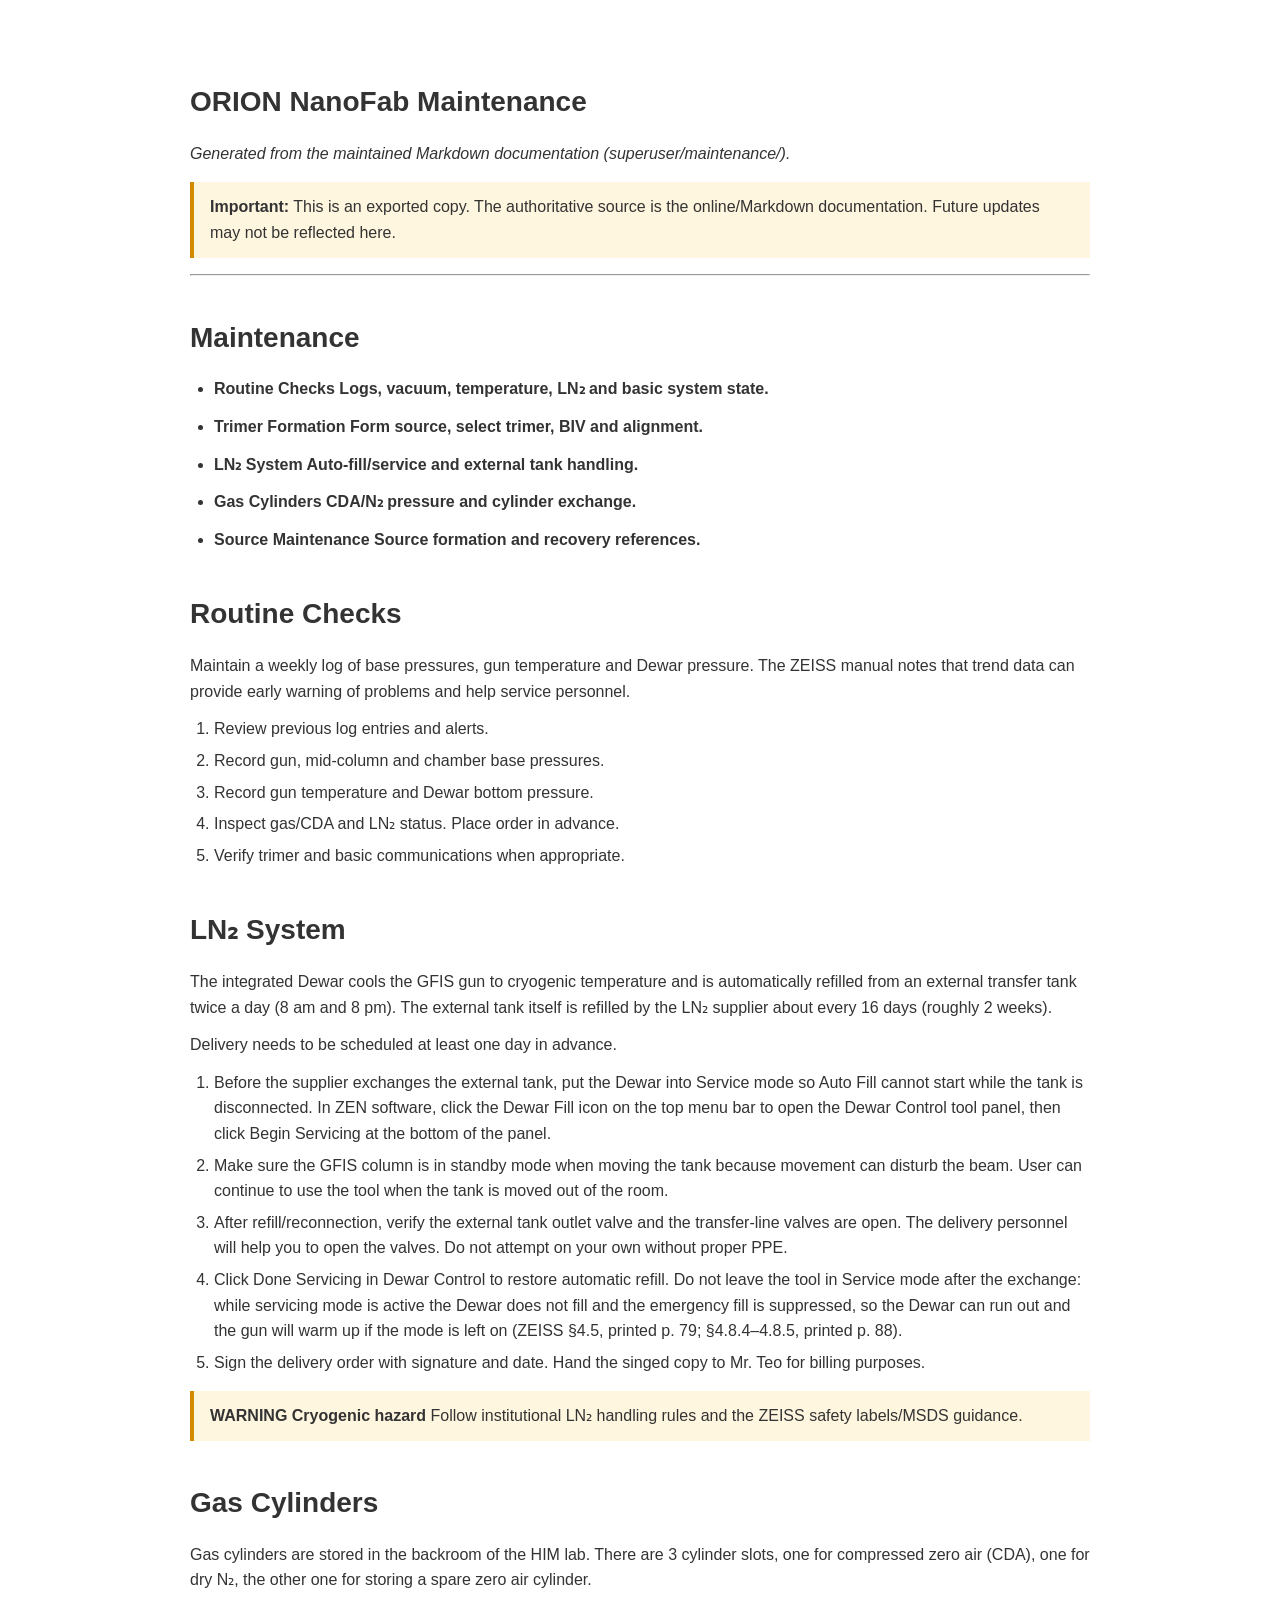
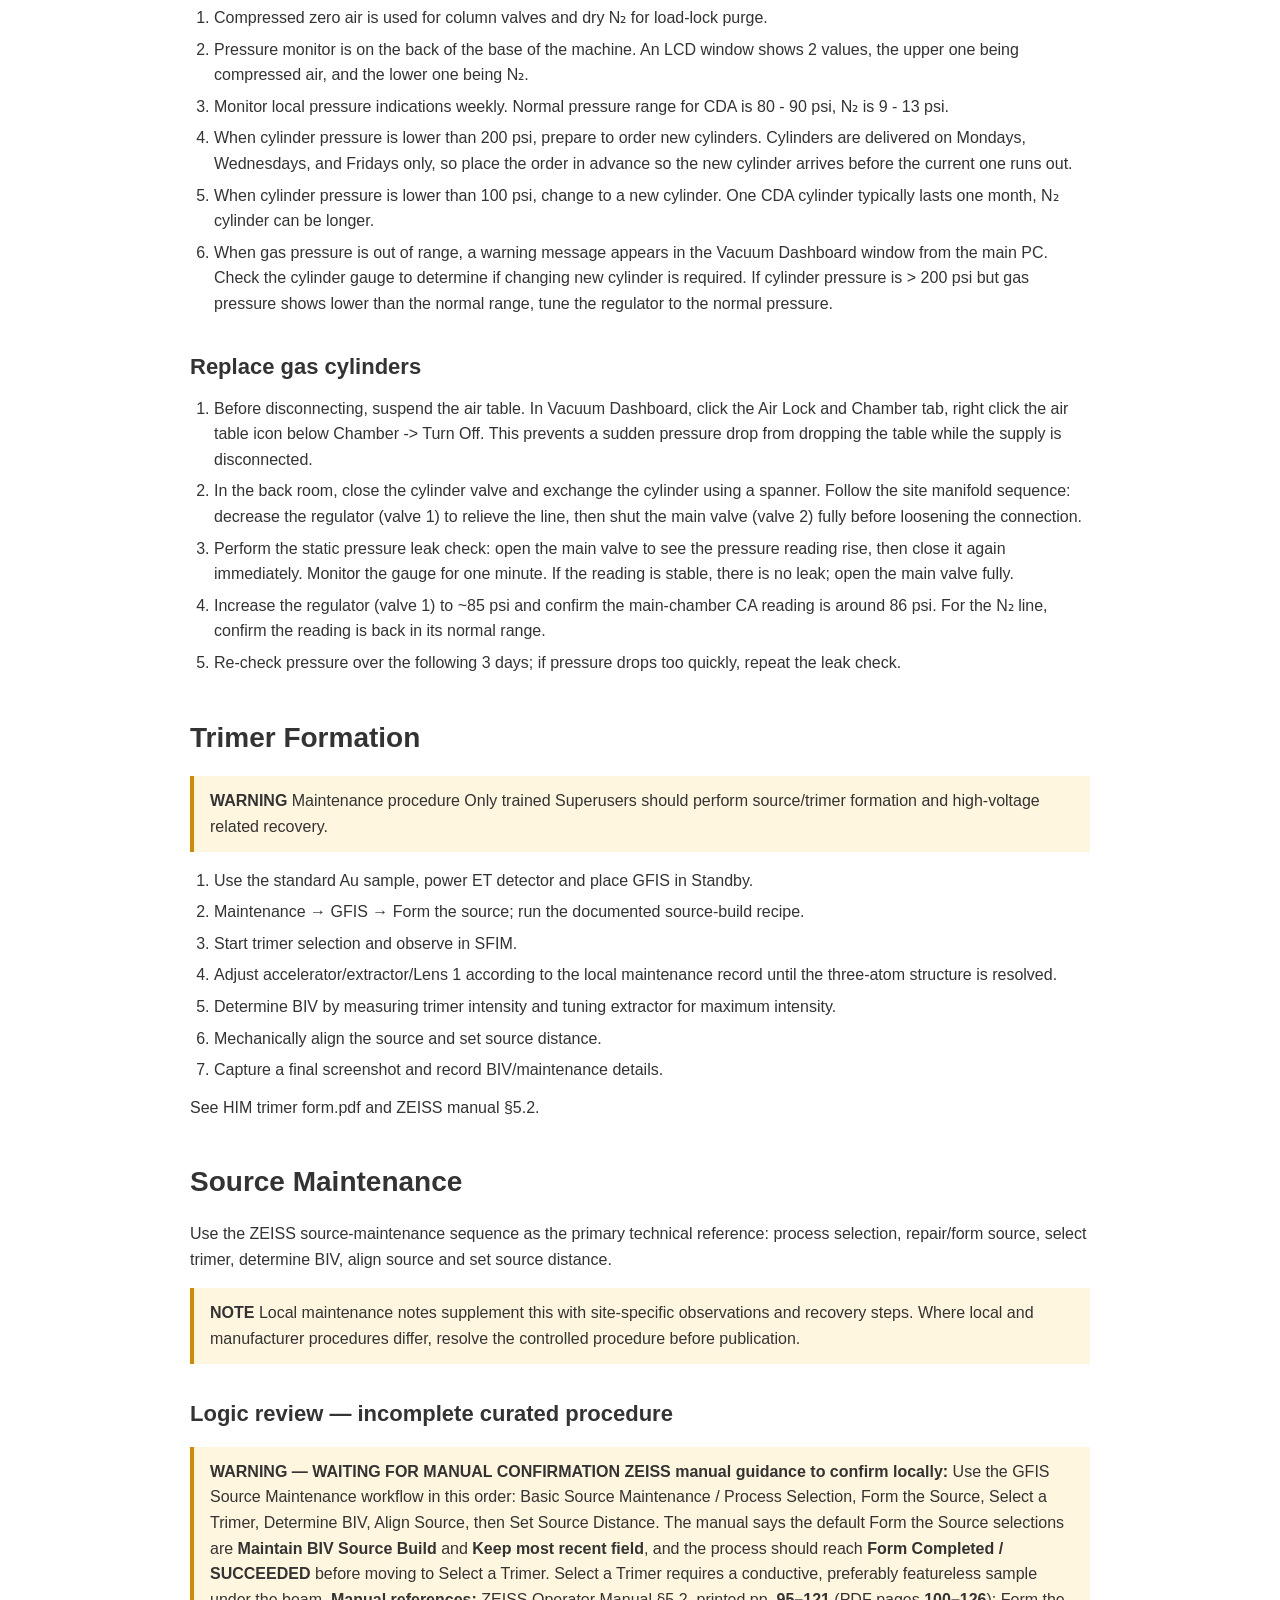
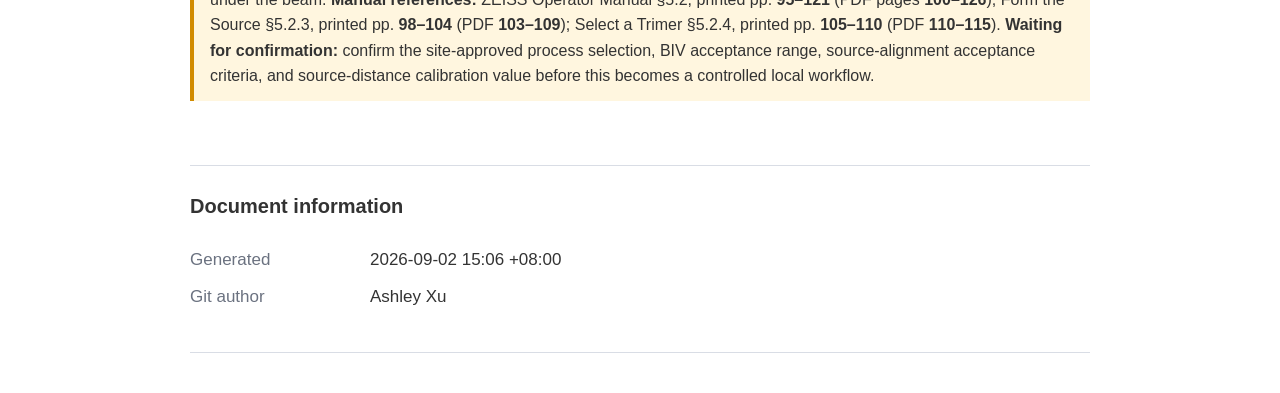
==== exports/maintenance.html @ 42a22233 "revise user-guide" ====
<!DOCTYPE html>
<html lang="en">
<head>
    <meta charset="UTF-8">
    <meta name="viewport" content="width=device-width, initial-scale=1.0">
    <title>ORION NanoFab Maintenance</title>
    <style>
        body {
            font-family: -apple-system, BlinkMacSystemFont, 'Segoe UI', Roboto, sans-serif;
            line-height: 1.6;
            max-width: 900px;
            margin: 0 auto;
            padding: 40px 20px;
            color: #333;
        }
        h1 { font-size: 28px; margin-top: 40px; margin-bottom: 16px; page-break-after: avoid; }
        h2 { font-size: 22px; margin-top: 32px; margin-bottom: 12px; page-break-after: avoid; }
        h3 { font-size: 18px; margin-top: 24px; margin-bottom: 8px; page-break-after: avoid; }
        p { margin: 12px 0; }
        ul, ol { margin: 12px 0; padding-left: 24px; }
        li { margin: 6px 0; }
        code { background: #f5f5f5; padding: 2px 6px; font-family: 'Courier New', monospace; }
        blockquote.warning {
            background: #fff6df;
            border-left: 4px solid #d18b00;
            padding: 12px 16px;
            margin: 16px 0;
            page-break-inside: avoid;
        }
        figure {
            max-width: 100%;
            text-align: center;
            margin: 20px 0;
            page-break-inside: avoid;
        }
        figure img {
            max-width: 100%;
            height: auto;
        }
        figcaption {
            font-size: 12px;
            color: #666;
            margin-top: 8px;
            font-style: italic;
        }
        .page-break {
            page-break-after: always;
        }

        .document-information {
            margin-top: 64px;
            padding: 24px 0 32px;
            border-top: 1px solid #d9dde5;
            border-bottom: 1px solid #d9dde5;
            page-break-inside: avoid;
            }

        .document-information h2 {
            font-size: 20px;
            margin: 0 0 24px;
        }

        .doc-info-row {
            display: grid;
            grid-template-columns: 180px 1fr;
            margin: 10px 0;
            font-size: 17px;
        }

        .doc-info-label {
            color: #6b7280;
        }
        /* Print styles */
        @media print {
            body { padding: 0; }
            h1, h2, h3 { page-break-after: avoid; }
            figure { page-break-inside: avoid; }
            blockquote { page-break-inside: avoid; }
            ul, ol { page-break-inside: avoid; }
        }
    </style>
</head>

<body>
    <h1>ORION NanoFab Maintenance</h1>
    <p><em>Generated from the maintained Markdown documentation (superuser/maintenance/).</em></p>
    <blockquote class="warning">
        <strong>Important:</strong> This is an exported copy. The authoritative source is the online/Markdown documentation.
        Future updates may not be reflected here.
    </blockquote>
    <hr>
    <h1>Maintenance</h1>
<ul>
<li><strong>Routine Checks Logs, vacuum, temperature, LN₂ and basic system state.</strong></li>
</ul>
<ul>
<li><strong>Trimer Formation Form source, select trimer, BIV and alignment.</strong></li>
</ul>
<ul>
<li><strong>LN₂ System Auto-fill/service and external tank handling.</strong></li>
</ul>
<ul>
<li><strong>Gas Cylinders CDA/N₂ pressure and cylinder exchange.</strong></li>
</ul>
<ul>
<li><strong>Source Maintenance Source formation and recovery references.</strong></li>
</ul>
<div class="page-break"></div>
<h1>Routine Checks</h1>
<p>Maintain a weekly log of base pressures, gun temperature and Dewar pressure. The ZEISS manual notes that trend data can provide early warning of problems and help service personnel.</p>
<ol>
<li>Review previous log entries and alerts.</li>
<li>Record gun, mid-column and chamber base pressures.</li>
<li>Record gun temperature and Dewar bottom pressure.</li>
<li>Inspect gas/CDA and LN₂ status. Place order in advance.</li>
<li>Verify trimer and basic communications when appropriate.</li>
</ol>
<div class="page-break"></div>
<h1>LN₂ System</h1>
<p>The integrated Dewar cools the GFIS gun to cryogenic temperature and is automatically refilled from an external transfer tank twice a day (8 am and 8 pm). The external tank itself is refilled by the LN₂ supplier about every 16 days (roughly 2 weeks).</p>
<p>Delivery needs to be scheduled at least one day in advance.</p>
<ol>
<li>Before the supplier exchanges the external tank, put the Dewar into Service mode so Auto Fill cannot start while the tank is disconnected. In ZEN software, click the Dewar Fill icon on the top menu bar to open the Dewar Control tool panel, then click Begin Servicing at the bottom of the panel.</li>
<li>Make sure the GFIS column is in standby mode when moving the tank because movement can disturb the beam. User can continue to use the tool when the tank is moved out of the room.</li>
<li>After refill/reconnection, verify the external tank outlet valve and the transfer-line valves are open. The delivery personnel will help you to open the valves. Do not attempt on your own without proper PPE.</li>
<li>Click Done Servicing in Dewar Control to restore automatic refill. Do not leave the tool in Service mode after the exchange: while servicing mode is active the Dewar does not fill and the emergency fill is suppressed, so the Dewar can run out and the gun will warm up if the mode is left on (ZEISS §4.5, printed p. 79; §4.8.4–4.8.5, printed p. 88).</li>
<li>Sign the delivery order with signature and date. Hand the singed copy to Mr. Teo for billing purposes.</li>
</ol>
<blockquote class="warning"><strong>WARNING</strong> <strong>Cryogenic hazard</strong> Follow institutional LN₂ handling rules and the ZEISS safety labels/MSDS guidance.</blockquote>
<div class="page-break"></div>
<h1>Gas Cylinders</h1>
<p>Gas cylinders are stored in the backroom of the HIM lab. There are 3 cylinder slots, one for compressed zero air (CDA), one for dry N₂, the other one for storing a spare zero air cylinder.</p>
<ol>
<li>Compressed zero air is used for column valves and dry N₂ for load-lock purge.</li>
<li>Pressure monitor is on the back of the base of the machine. An LCD window shows 2 values, the upper one being compressed air, and the lower one being N₂.</li>
<li>Monitor local pressure indications weekly. Normal pressure range for CDA is 80 - 90 psi, N₂ is 9 - 13 psi.</li>
<li>When cylinder pressure is lower than 200 psi, prepare to order new cylinders. Cylinders are delivered on Mondays, Wednesdays, and Fridays only, so place the order in advance so the new cylinder arrives before the current one runs out.</li>
<li>When cylinder pressure is lower than 100 psi, change to a new cylinder. One CDA cylinder typically lasts one month, N₂ cylinder can be longer.</li>
<li>When gas pressure is out of range, a warning message appears in the Vacuum Dashboard window from the main PC. Check the cylinder gauge to determine if changing new cylinder is required. If cylinder pressure is &gt; 200 psi but gas pressure shows lower than the normal range, tune the regulator to the normal pressure.</li>
</ol>
<h2>Replace gas cylinders</h2>
<ol>
<li>Before disconnecting, suspend the air table. In Vacuum Dashboard, click the Air Lock and Chamber tab, right click the air table icon below Chamber -&gt; Turn Off. This prevents a sudden pressure drop from dropping the table while the supply is disconnected.</li>
<li>In the back room, close the cylinder valve and exchange the cylinder using a spanner. Follow the site manifold sequence: decrease the regulator (valve 1) to relieve the line, then shut the main valve (valve 2) fully before loosening the connection.</li>
<li>Perform the static pressure leak check: open the main valve to see the pressure reading rise, then close it again immediately. Monitor the gauge for one minute. If the reading is stable, there is no leak; open the main valve fully.</li>
<li>Increase the regulator (valve 1) to ~85 psi and confirm the main-chamber CA reading is around 86 psi. For the N₂ line, confirm the reading is back in its normal range.</li>
<li>Re-check pressure over the following 3 days; if pressure drops too quickly, repeat the leak check.</li>
</ol>
<div class="page-break"></div>
<h1>Trimer Formation</h1>
<blockquote class="warning"><strong>WARNING</strong> Maintenance procedure Only trained Superusers should perform source/trimer formation and high-voltage related recovery.</blockquote>
<ol>
<li>Use the standard Au sample, power ET detector and place GFIS in Standby.</li>
<li>Maintenance → GFIS → Form the source; run the documented source-build recipe.</li>
<li>Start trimer selection and observe in SFIM.</li>
<li>Adjust accelerator/extractor/Lens 1 according to the local maintenance record until the three-atom structure is resolved.</li>
<li>Determine BIV by measuring trimer intensity and tuning extractor for maximum intensity.</li>
<li>Mechanically align the source and set source distance.</li>
<li>Capture a final screenshot and record BIV/maintenance details.</li>
</ol>
<p>See HIM trimer form.pdf and ZEISS manual §5.2.</p>
<div class="page-break"></div>
<h1>Source Maintenance</h1>
<p>Use the ZEISS source-maintenance sequence as the primary technical reference: process selection, repair/form source, select trimer, determine BIV, align source and set source distance.</p>
<blockquote class="warning"><strong>NOTE</strong> Local maintenance notes supplement this with site-specific observations and recovery steps. Where local and manufacturer procedures differ, resolve the controlled procedure before publication.</blockquote>
<h2>Logic review — incomplete curated procedure</h2>
<blockquote class="warning"><strong>WARNING — WAITING FOR MANUAL CONFIRMATION</strong> <strong>ZEISS manual guidance to confirm locally:</strong> Use the GFIS Source Maintenance workflow in this order: Basic Source Maintenance / Process Selection, Form the Source, Select a Trimer, Determine BIV, Align Source, then Set Source Distance. The manual says the default Form the Source selections are <strong>Maintain BIV Source Build</strong> and <strong>Keep most recent field</strong>, and the process should reach <strong>Form Completed / SUCCEEDED</strong> before moving to Select a Trimer. Select a Trimer requires a conductive, preferably featureless sample under the beam. <strong>Manual references:</strong> ZEISS Operator Manual §5.2, printed pp. <strong>95–121</strong> (PDF pages <strong>100–126</strong>); Form the Source §5.2.3, printed pp. <strong>98–104</strong> (PDF <strong>103–109</strong>); Select a Trimer §5.2.4, printed pp. <strong>105–110</strong> (PDF <strong>110–115</strong>). <strong>Waiting for confirmation:</strong> confirm the site-approved process selection, BIV acceptance range, source-alignment acceptance criteria, and source-distance calibration value before this becomes a controlled local workflow.</blockquote>


    <section class="document-information">
        <h2>Document information</h2>

        <div class="doc-info-row">
            <div class="doc-info-label">Generated</div>
            <div>2026-09-02 15:06 +08:00</div>
        </div>

        <div class="doc-info-row">
            <div class="doc-info-label">Git author</div>
            <div>Ashley Xu</div>
        </div>
    </section>
    

</body>
</html>
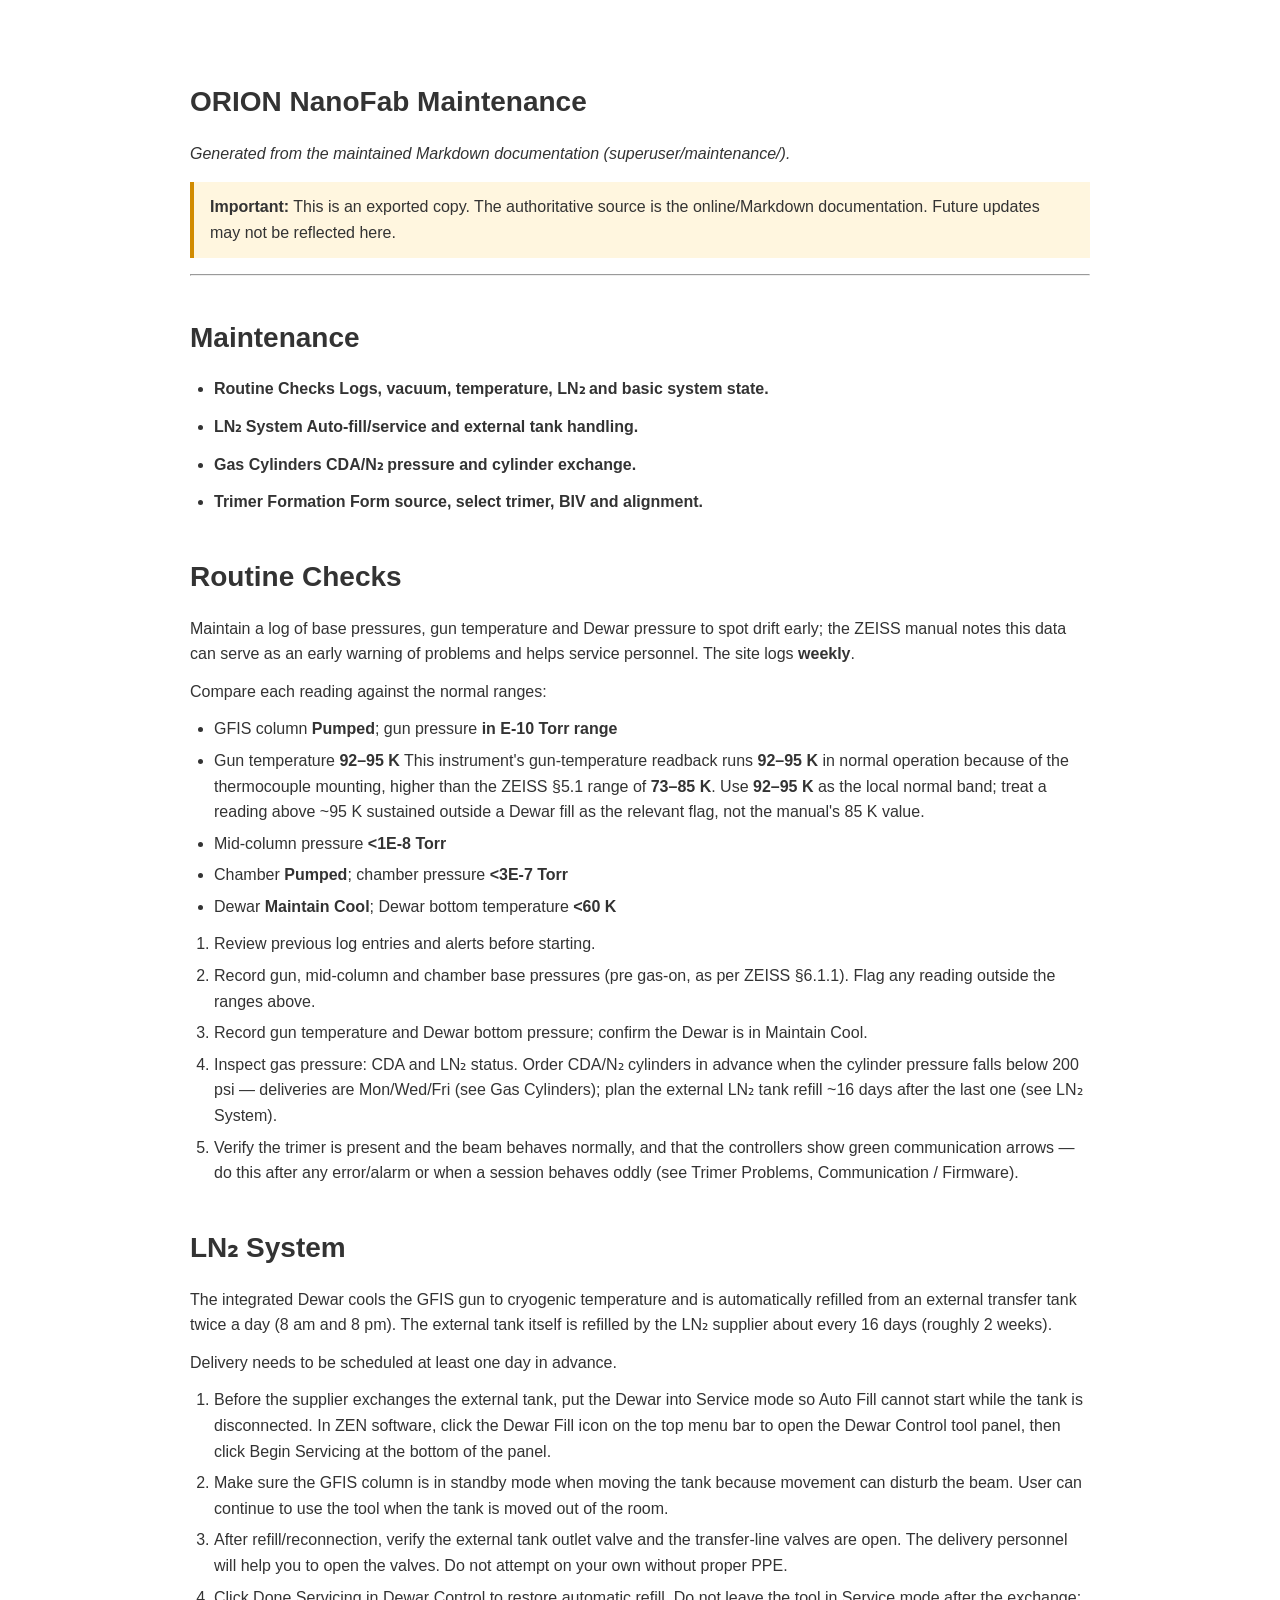
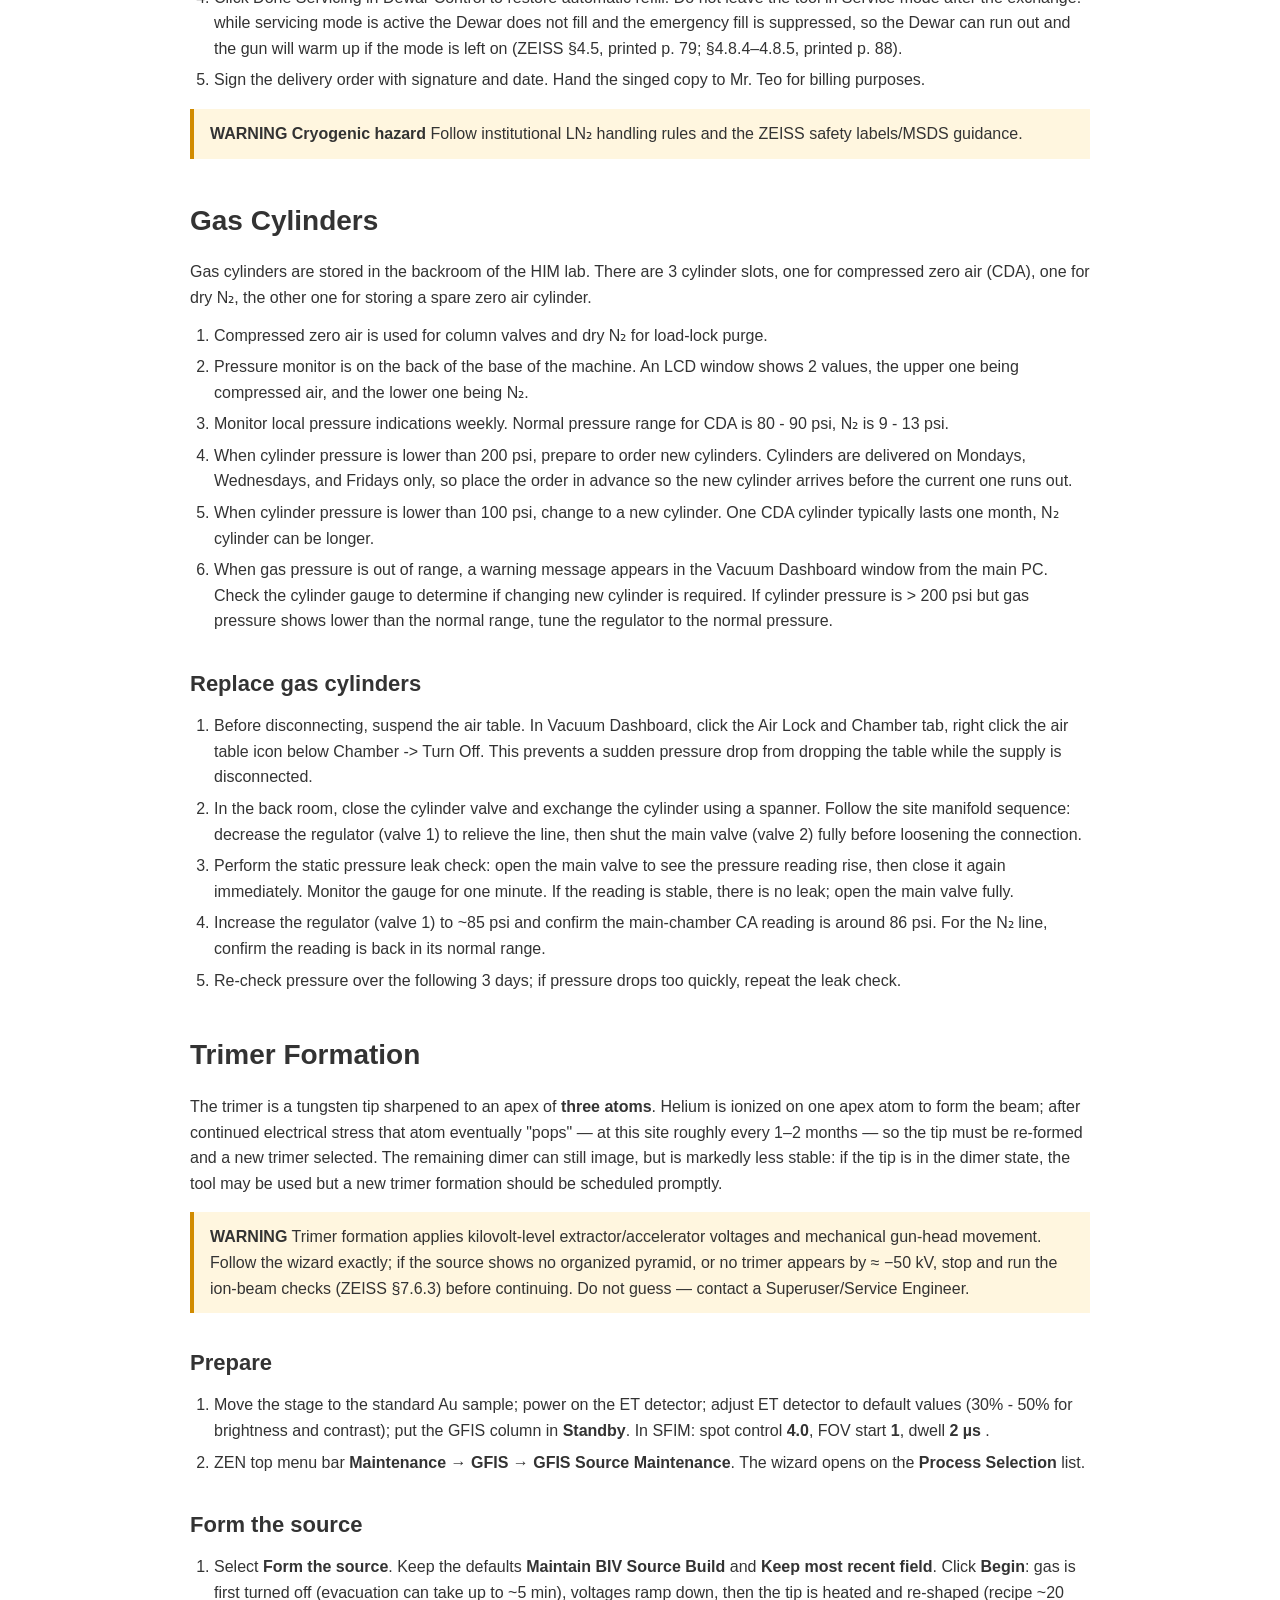
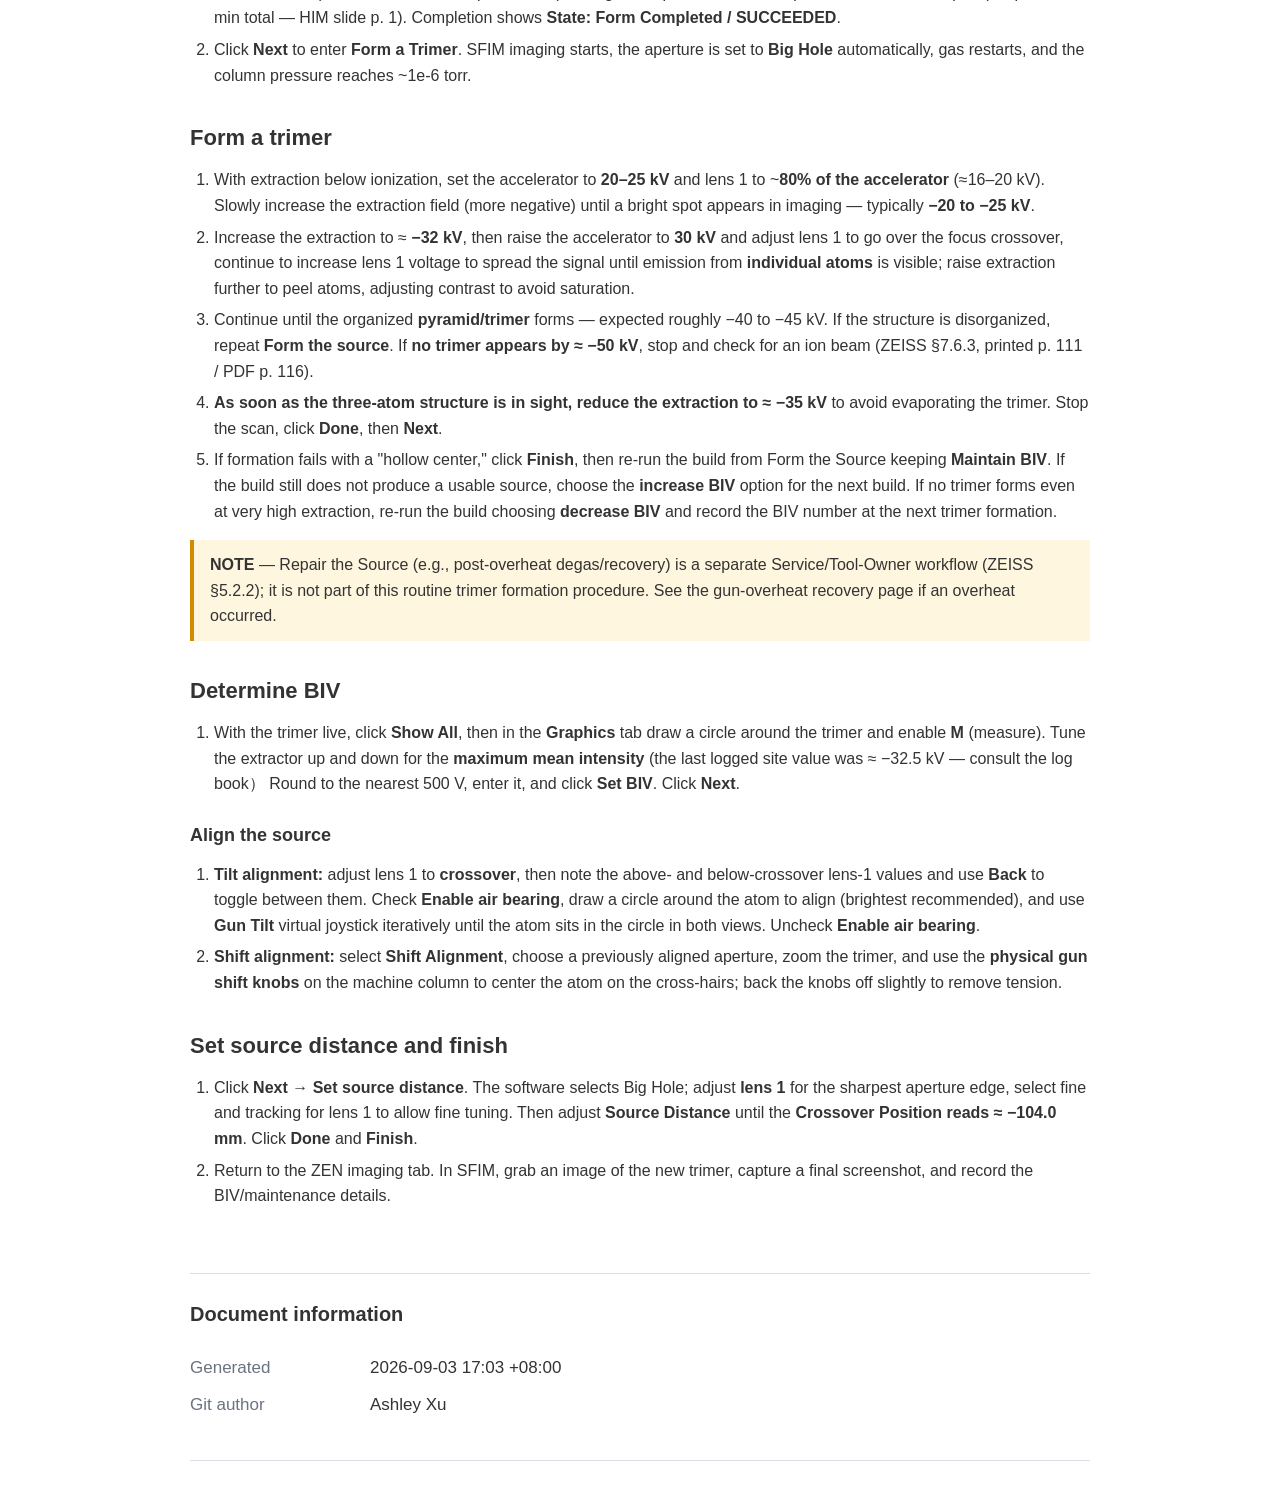
==== commit 3d099fd8: "superuser maintenance docs revised" ====
--- a/exports/maintenance.html
+++ b/exports/maintenance.html
@@ -94,26 +94,31 @@
 <li><strong>Routine Checks Logs, vacuum, temperature, LN₂ and basic system state.</strong></li>
 </ul>
 <ul>
+<li><strong>LN₂ System Auto-fill/service and external tank handling.</strong></li>
+</ul>
+<ul>
+<li><strong>Gas Cylinders CDA/N₂ pressure and cylinder exchange.</strong></li>
+</ul>
+<ul>
 <li><strong>Trimer Formation Form source, select trimer, BIV and alignment.</strong></li>
 </ul>
-<ul>
-<li><strong>LN₂ System Auto-fill/service and external tank handling.</strong></li>
-</ul>
-<ul>
-<li><strong>Gas Cylinders CDA/N₂ pressure and cylinder exchange.</strong></li>
-</ul>
-<ul>
-<li><strong>Source Maintenance Source formation and recovery references.</strong></li>
-</ul>
 <div class="page-break"></div>
 <h1>Routine Checks</h1>
-<p>Maintain a weekly log of base pressures, gun temperature and Dewar pressure. The ZEISS manual notes that trend data can provide early warning of problems and help service personnel.</p>
-<ol>
-<li>Review previous log entries and alerts.</li>
-<li>Record gun, mid-column and chamber base pressures.</li>
-<li>Record gun temperature and Dewar bottom pressure.</li>
-<li>Inspect gas/CDA and LN₂ status. Place order in advance.</li>
-<li>Verify trimer and basic communications when appropriate.</li>
+<p>Maintain a log of base pressures, gun temperature and Dewar pressure to spot drift early; the ZEISS manual notes this data can serve as an early warning of problems and helps service personnel. The site logs <strong>weekly</strong>.</p>
+<p>Compare each reading against the normal ranges:</p>
+<ul>
+<li>GFIS column <strong>Pumped</strong>; gun pressure <strong>in E-10 Torr range</strong></li>
+<li>Gun temperature <strong>92–95 K</strong> This instrument&#x27;s gun-temperature readback runs <strong>92–95 K</strong> in normal operation because of the thermocouple mounting, higher than the ZEISS §5.1 range of <strong>73–85 K</strong>. Use <strong>92–95 K</strong> as the local normal band; treat a reading above ~95 K sustained outside a Dewar fill as the relevant flag, not the manual&#x27;s 85 K value.</li>
+<li>Mid-column pressure <strong>&lt;1E-8 Torr</strong></li>
+<li>Chamber <strong>Pumped</strong>; chamber pressure <strong>&lt;3E-7 Torr</strong></li>
+<li>Dewar <strong>Maintain Cool</strong>; Dewar bottom temperature <strong>&lt;60 K</strong></li>
+</ul>
+<ol>
+<li>Review previous log entries and alerts before starting.</li>
+<li>Record gun, mid-column and chamber base pressures (pre gas-on, as per ZEISS §6.1.1). Flag any reading outside the ranges above.</li>
+<li>Record gun temperature and Dewar bottom pressure; confirm the Dewar is in Maintain Cool.</li>
+<li>Inspect gas pressure: CDA and LN₂ status. Order CDA/N₂ cylinders in advance when the cylinder pressure falls below 200 psi — deliveries are Mon/Wed/Fri (see Gas Cylinders); plan the external LN₂ tank refill ~16 days after the last one (see LN₂ System).</li>
+<li>Verify the trimer is present and the beam behaves normally, and that the controllers show green communication arrows — do this after any error/alarm or when a session behaves oddly (see Trimer Problems, Communication / Firmware).</li>
 </ol>
 <div class="page-break"></div>
 <h1>LN₂ System</h1>
@@ -148,23 +153,41 @@
 </ol>
 <div class="page-break"></div>
 <h1>Trimer Formation</h1>
-<blockquote class="warning"><strong>WARNING</strong> Maintenance procedure Only trained Superusers should perform source/trimer formation and high-voltage related recovery.</blockquote>
-<ol>
-<li>Use the standard Au sample, power ET detector and place GFIS in Standby.</li>
-<li>Maintenance → GFIS → Form the source; run the documented source-build recipe.</li>
-<li>Start trimer selection and observe in SFIM.</li>
-<li>Adjust accelerator/extractor/Lens 1 according to the local maintenance record until the three-atom structure is resolved.</li>
-<li>Determine BIV by measuring trimer intensity and tuning extractor for maximum intensity.</li>
-<li>Mechanically align the source and set source distance.</li>
-<li>Capture a final screenshot and record BIV/maintenance details.</li>
-</ol>
-<p>See HIM trimer form.pdf and ZEISS manual §5.2.</p>
-<div class="page-break"></div>
-<h1>Source Maintenance</h1>
-<p>Use the ZEISS source-maintenance sequence as the primary technical reference: process selection, repair/form source, select trimer, determine BIV, align source and set source distance.</p>
-<blockquote class="warning"><strong>NOTE</strong> Local maintenance notes supplement this with site-specific observations and recovery steps. Where local and manufacturer procedures differ, resolve the controlled procedure before publication.</blockquote>
-<h2>Logic review — incomplete curated procedure</h2>
-<blockquote class="warning"><strong>WARNING — WAITING FOR MANUAL CONFIRMATION</strong> <strong>ZEISS manual guidance to confirm locally:</strong> Use the GFIS Source Maintenance workflow in this order: Basic Source Maintenance / Process Selection, Form the Source, Select a Trimer, Determine BIV, Align Source, then Set Source Distance. The manual says the default Form the Source selections are <strong>Maintain BIV Source Build</strong> and <strong>Keep most recent field</strong>, and the process should reach <strong>Form Completed / SUCCEEDED</strong> before moving to Select a Trimer. Select a Trimer requires a conductive, preferably featureless sample under the beam. <strong>Manual references:</strong> ZEISS Operator Manual §5.2, printed pp. <strong>95–121</strong> (PDF pages <strong>100–126</strong>); Form the Source §5.2.3, printed pp. <strong>98–104</strong> (PDF <strong>103–109</strong>); Select a Trimer §5.2.4, printed pp. <strong>105–110</strong> (PDF <strong>110–115</strong>). <strong>Waiting for confirmation:</strong> confirm the site-approved process selection, BIV acceptance range, source-alignment acceptance criteria, and source-distance calibration value before this becomes a controlled local workflow.</blockquote>
+<p>The trimer is a tungsten tip sharpened to an apex of <strong>three atoms</strong>. Helium is ionized on one apex atom to form the beam; after continued electrical stress that atom eventually &quot;pops&quot; — at this site roughly every 1–2 months — so the tip must be re-formed and a new trimer selected. The remaining dimer can still image, but is markedly less stable: if the tip is in the dimer state, the tool may be used but a new trimer formation should be scheduled promptly.</p>
+<blockquote class="warning"><strong>WARNING</strong> Trimer formation applies kilovolt-level extractor/accelerator voltages and mechanical gun-head movement. Follow the wizard exactly; if the source shows no organized pyramid, or no trimer appears by ≈ −50 kV, stop and run the ion-beam checks (ZEISS §7.6.3) before continuing. Do not guess — contact a Superuser/Service Engineer.</blockquote>
+<h2>Prepare</h2>
+<ol>
+<li>Move the stage to the standard Au sample; power on the ET detector; adjust ET detector to default values (30% - 50% for brightness and contrast); put the GFIS column in <strong>Standby</strong>. In SFIM: spot control <strong>4.0</strong>, FOV start <strong>1</strong>, dwell <strong>2 µs</strong> .</li>
+<li>ZEN top menu bar <strong>Maintenance → GFIS → GFIS Source Maintenance</strong>. The wizard opens on the <strong>Process Selection</strong> list.</li>
+</ol>
+<h2>Form the source</h2>
+<ol>
+<li>Select <strong>Form the source</strong>. Keep the defaults <strong>Maintain BIV Source Build</strong> and <strong>Keep most recent field</strong>. Click <strong>Begin</strong>: gas is first turned off (evacuation can take up to ~5 min), voltages ramp down, then the tip is heated and re-shaped (recipe ~20 min total — HIM slide p. 1). Completion shows <strong>State: Form Completed / SUCCEEDED</strong>.</li>
+<li>Click <strong>Next</strong> to enter <strong>Form a Trimer</strong>. SFIM imaging starts, the aperture is set to <strong>Big Hole</strong> automatically, gas restarts, and the column pressure reaches ~1e-6 torr.</li>
+</ol>
+<h2>Form a trimer</h2>
+<ol>
+<li>With extraction below ionization, set the accelerator to <strong>20–25 kV</strong> and lens 1 to ~<strong>80% of the accelerator</strong> (≈16–20 kV). Slowly increase the extraction field (more negative) until a bright spot appears in imaging — typically <strong>−20 to −25 kV</strong>.</li>
+<li>Increase the extraction to ≈ <strong>−32 kV</strong>, then raise the accelerator to <strong>30 kV</strong> and adjust lens 1 to go over the focus crossover, continue to increase lens 1 voltage to spread the signal until emission from <strong>individual atoms</strong> is visible; raise extraction further to peel atoms, adjusting contrast to avoid saturation.</li>
+<li>Continue until the organized <strong>pyramid/trimer</strong> forms — expected roughly −40 to −45 kV. If the structure is disorganized, repeat <strong>Form the source</strong>. If <strong>no trimer appears by ≈ −50 kV</strong>, stop and check for an ion beam (ZEISS §7.6.3, printed p. 111 / PDF p. 116).</li>
+<li><strong>As soon as the three-atom structure is in sight, reduce the extraction to ≈ −35 kV</strong> to avoid evaporating the trimer. Stop the scan, click <strong>Done</strong>, then <strong>Next</strong>.</li>
+<li>If formation fails with a &quot;hollow center,&quot; click <strong>Finish</strong>, then re-run the build from Form the Source keeping <strong>Maintain BIV</strong>. If the build still does not produce a usable source, choose the <strong>increase BIV</strong> option for the next build. If no trimer forms even at very high extraction, re-run the build choosing <strong>decrease BIV</strong> and record the BIV number at the next trimer formation.</li>
+</ol>
+<blockquote class="warning"><strong>NOTE</strong> — Repair the Source (e.g., post-overheat degas/recovery) is a separate Service/Tool-Owner workflow (ZEISS §5.2.2); it is not part of this routine trimer formation procedure. See the gun-overheat recovery page if an overheat occurred.</blockquote>
+<h2>Determine BIV</h2>
+<ol>
+<li>With the trimer live, click <strong>Show All</strong>, then in the <strong>Graphics</strong> tab draw a circle around the trimer and enable <strong>M</strong> (measure). Tune the extractor up and down for the <strong>maximum mean intensity</strong> (the last logged site value was ≈ −32.5 kV — consult the log book） Round to the nearest 500 V, enter it, and click <strong>Set BIV</strong>. Click <strong>Next</strong>.</li>
+</ol>
+<h3>Align the source</h3>
+<ol>
+<li><strong>Tilt alignment:</strong> adjust lens 1 to <strong>crossover</strong>, then note the above- and below-crossover lens-1 values and use <strong>Back</strong> to toggle between them. Check <strong>Enable air bearing</strong>, draw a circle around the atom to align (brightest recommended), and use <strong>Gun Tilt</strong> virtual joystick iteratively until the atom sits in the circle in both views. Uncheck <strong>Enable air bearing</strong>.</li>
+<li><strong>Shift alignment:</strong> select <strong>Shift Alignment</strong>, choose a previously aligned aperture, zoom the trimer, and use the <strong>physical gun shift knobs</strong> on the machine column to center the atom on the cross-hairs; back the knobs off slightly to remove tension.</li>
+</ol>
+<h2>Set source distance and finish</h2>
+<ol>
+<li>Click <strong>Next → Set source distance</strong>. The software selects Big Hole; adjust <strong>lens 1</strong> for the sharpest aperture edge, select fine and tracking for lens 1 to allow fine tuning. Then adjust <strong>Source Distance</strong> until the <strong>Crossover Position reads ≈ −104.0 mm</strong>. Click <strong>Done</strong> and <strong>Finish</strong>.</li>
+<li>Return to the ZEN imaging tab. In SFIM, grab an image of the new trimer, capture a final screenshot, and record the BIV/maintenance details.</li>
+</ol>
 
 
     <section class="document-information">
@@ -172,7 +195,7 @@
 
         <div class="doc-info-row">
             <div class="doc-info-label">Generated</div>
-            <div>2026-09-02 15:06 +08:00</div>
+            <div>2026-09-03 17:03 +08:00</div>
         </div>
 
         <div class="doc-info-row">
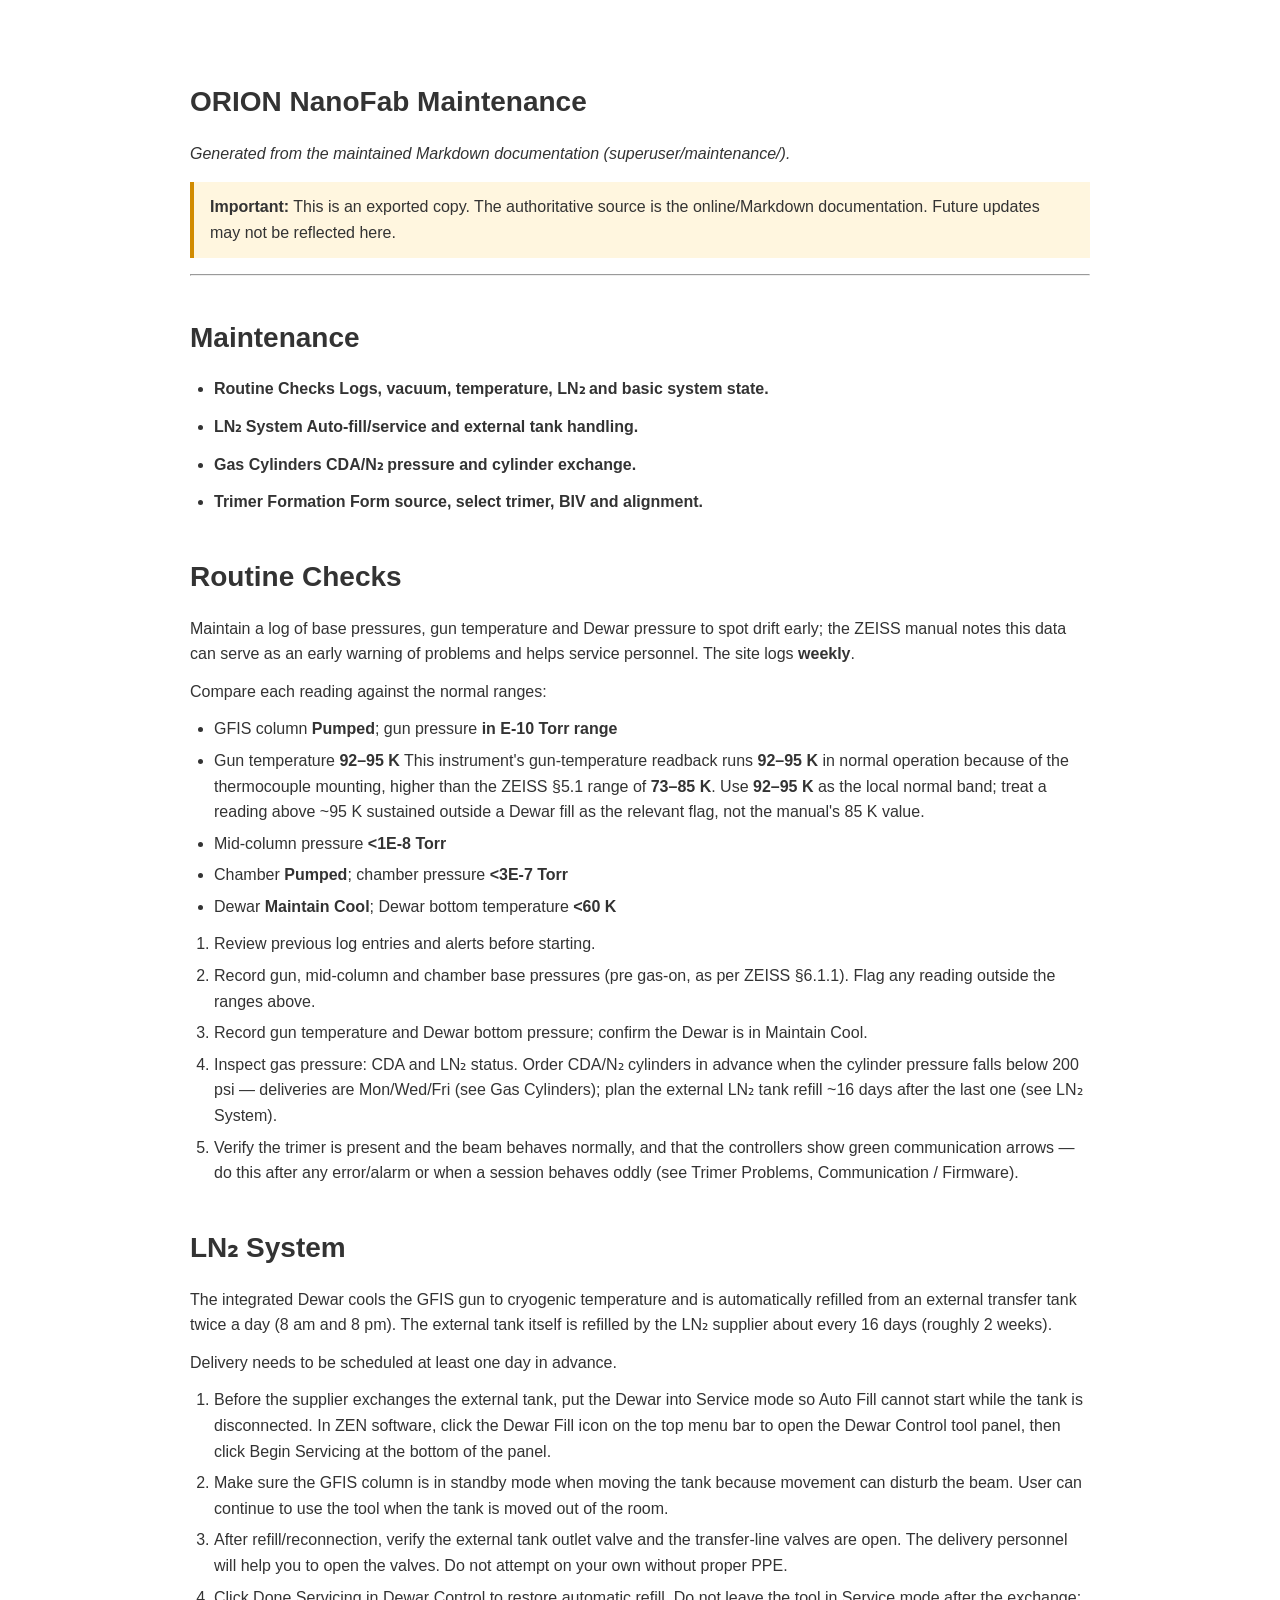
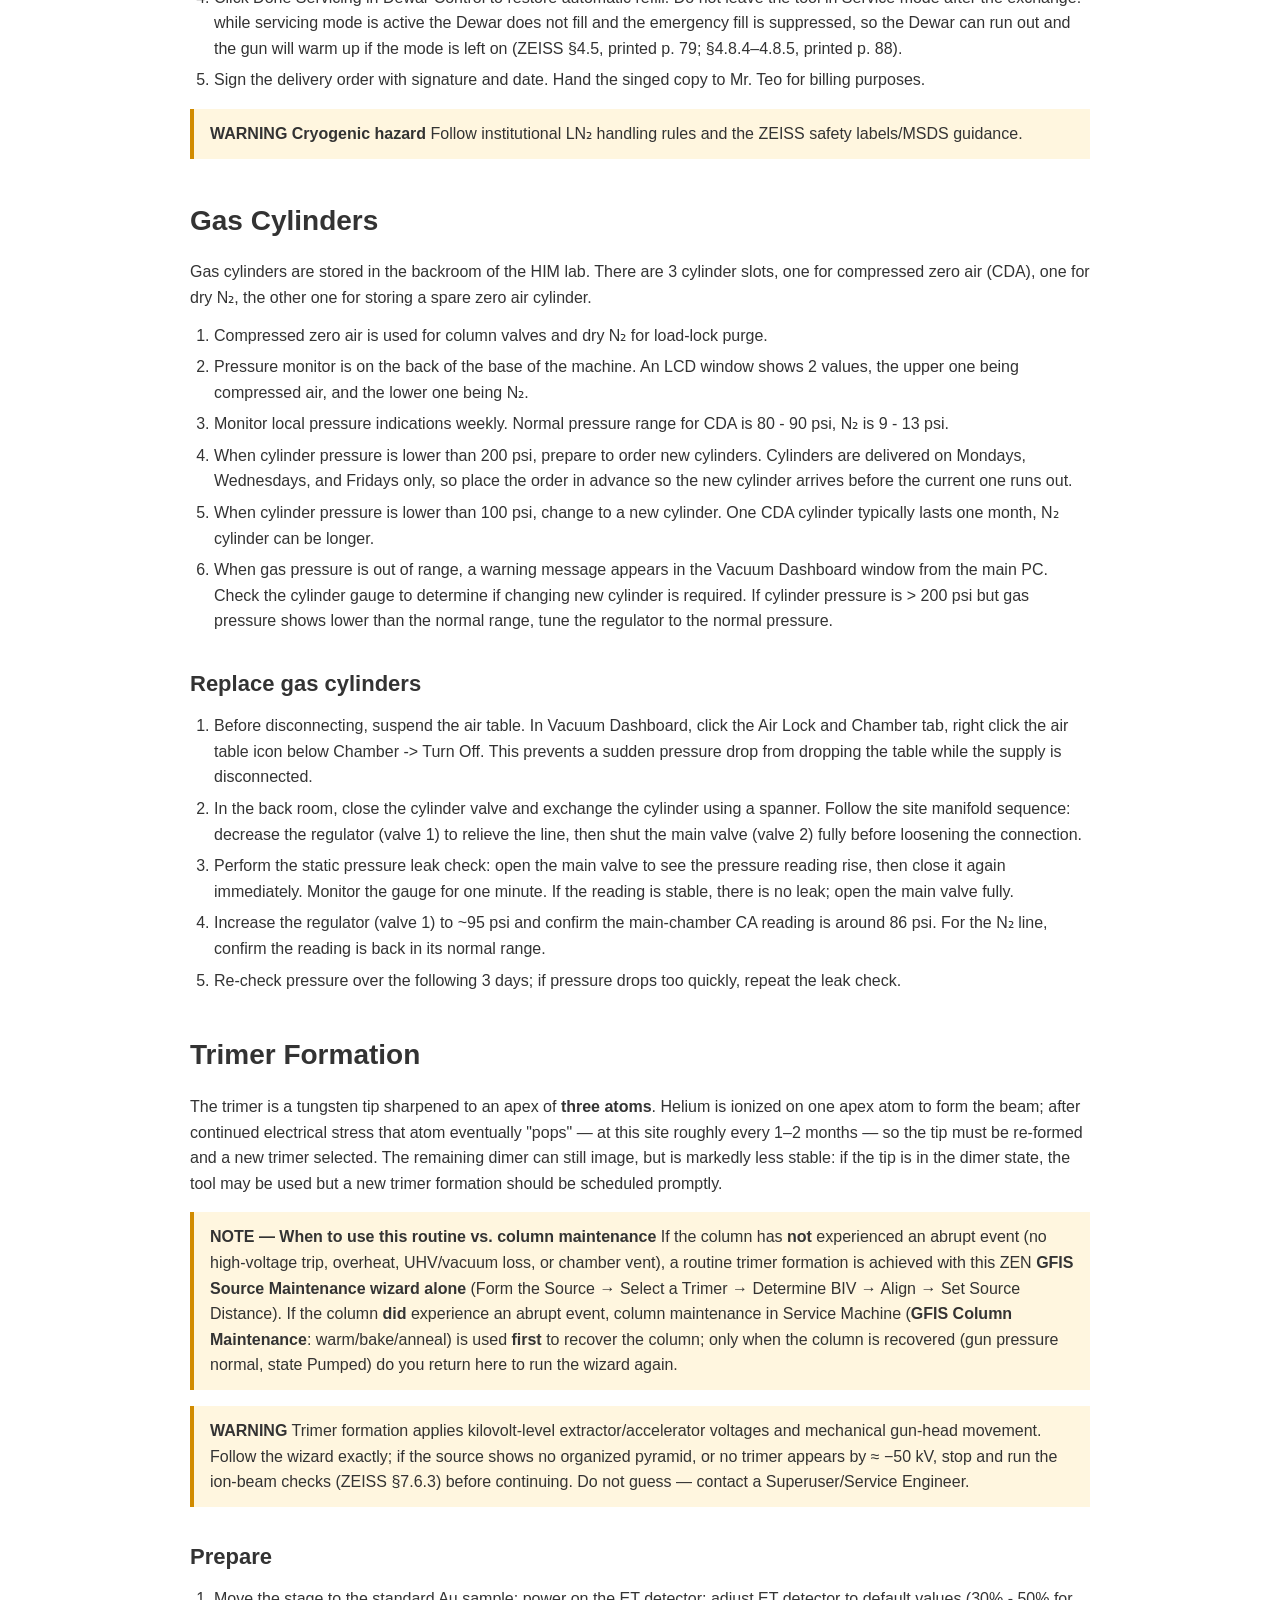
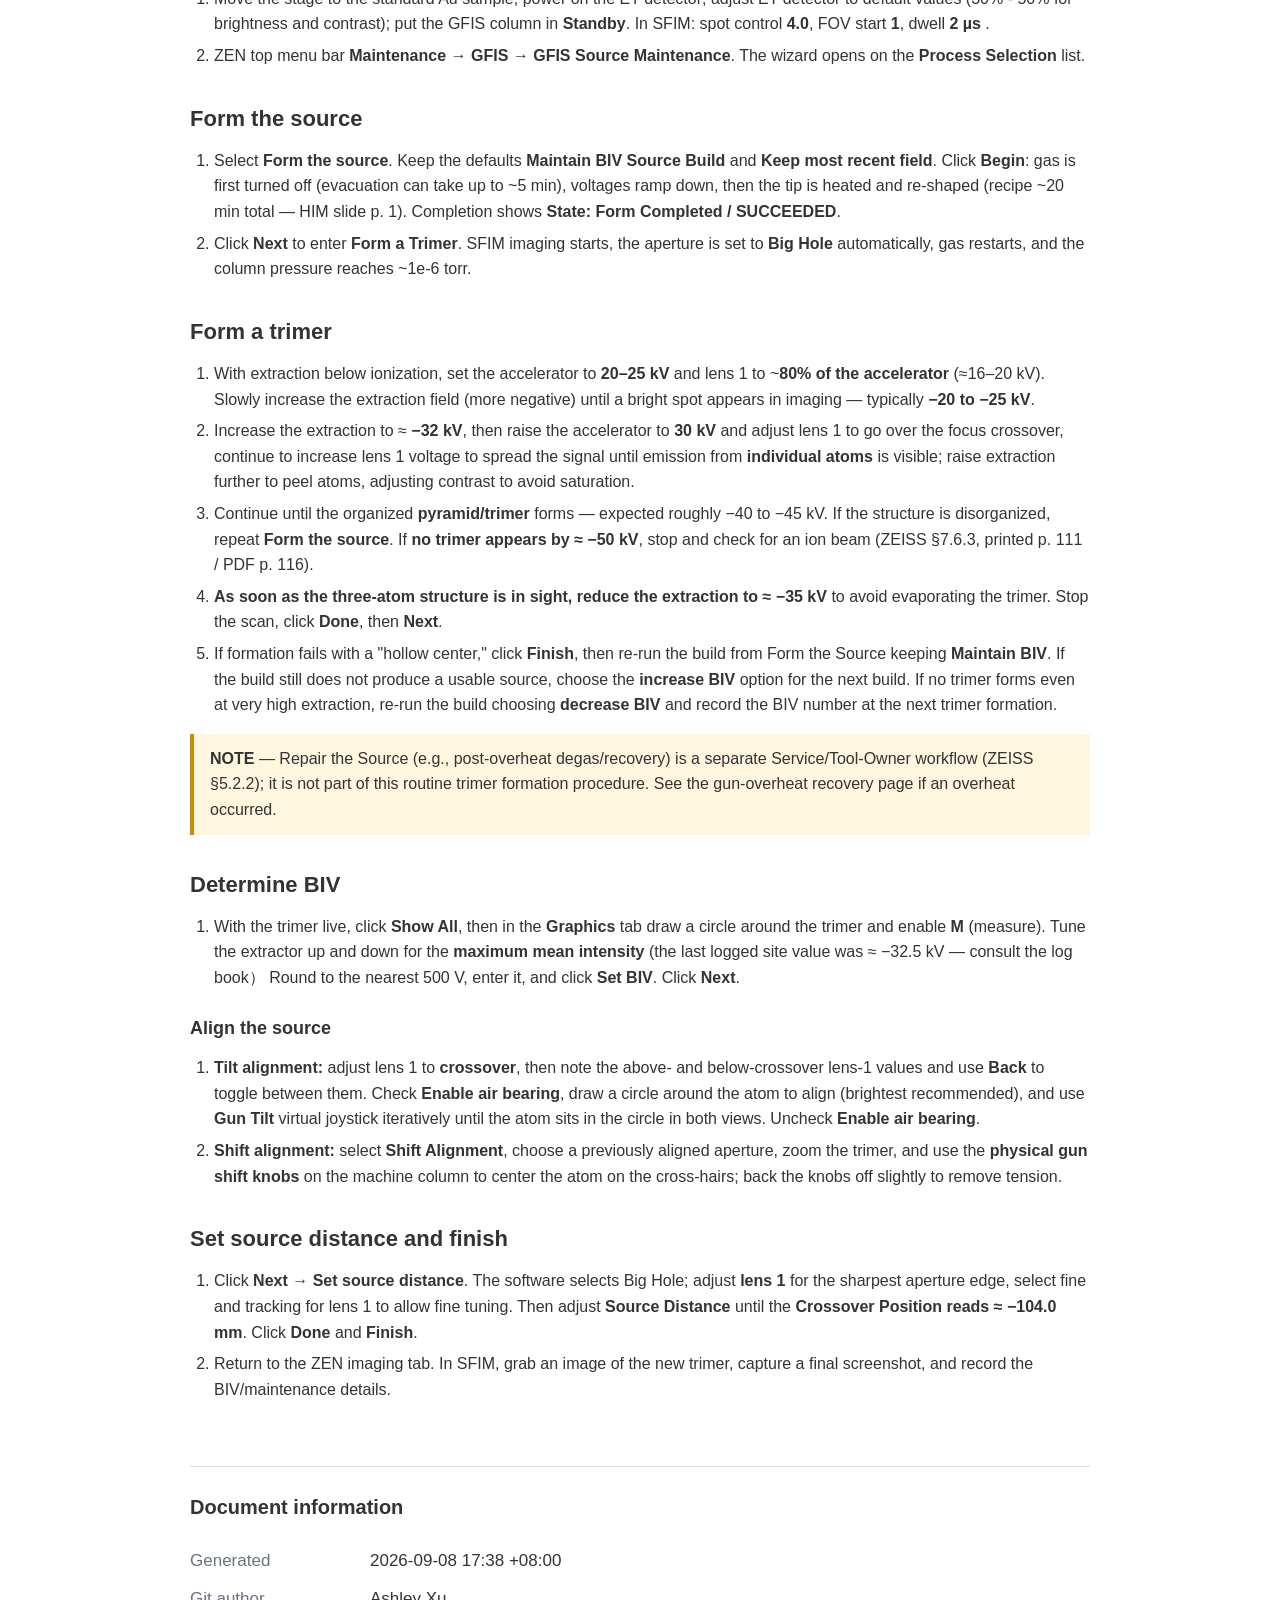
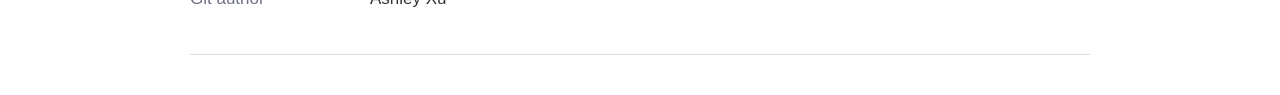
==== commit c0a83714: "export html" ====
--- a/exports/maintenance.html
+++ b/exports/maintenance.html
@@ -148,12 +148,13 @@
 <li>Before disconnecting, suspend the air table. In Vacuum Dashboard, click the Air Lock and Chamber tab, right click the air table icon below Chamber -&gt; Turn Off. This prevents a sudden pressure drop from dropping the table while the supply is disconnected.</li>
 <li>In the back room, close the cylinder valve and exchange the cylinder using a spanner. Follow the site manifold sequence: decrease the regulator (valve 1) to relieve the line, then shut the main valve (valve 2) fully before loosening the connection.</li>
 <li>Perform the static pressure leak check: open the main valve to see the pressure reading rise, then close it again immediately. Monitor the gauge for one minute. If the reading is stable, there is no leak; open the main valve fully.</li>
-<li>Increase the regulator (valve 1) to ~85 psi and confirm the main-chamber CA reading is around 86 psi. For the N₂ line, confirm the reading is back in its normal range.</li>
+<li>Increase the regulator (valve 1) to ~95 psi and confirm the main-chamber CA reading is around 86 psi. For the N₂ line, confirm the reading is back in its normal range.</li>
 <li>Re-check pressure over the following 3 days; if pressure drops too quickly, repeat the leak check.</li>
 </ol>
 <div class="page-break"></div>
 <h1>Trimer Formation</h1>
 <p>The trimer is a tungsten tip sharpened to an apex of <strong>three atoms</strong>. Helium is ionized on one apex atom to form the beam; after continued electrical stress that atom eventually &quot;pops&quot; — at this site roughly every 1–2 months — so the tip must be re-formed and a new trimer selected. The remaining dimer can still image, but is markedly less stable: if the tip is in the dimer state, the tool may be used but a new trimer formation should be scheduled promptly.</p>
+<blockquote class="warning"><strong>NOTE — When to use this routine vs. column maintenance</strong> If the column has <strong>not</strong> experienced an abrupt event (no high-voltage trip, overheat, UHV/vacuum loss, or chamber vent), a routine trimer formation is achieved with this ZEN <strong>GFIS Source Maintenance wizard alone</strong> (Form the Source → Select a Trimer → Determine BIV → Align → Set Source Distance). If the column <strong>did</strong> experience an abrupt event, column maintenance in Service Machine (<strong>GFIS Column Maintenance</strong>: warm/bake/anneal) is used <strong>first</strong> to recover the column; only when the column is recovered (gun pressure normal, state Pumped) do you return here to run the wizard again.</blockquote>
 <blockquote class="warning"><strong>WARNING</strong> Trimer formation applies kilovolt-level extractor/accelerator voltages and mechanical gun-head movement. Follow the wizard exactly; if the source shows no organized pyramid, or no trimer appears by ≈ −50 kV, stop and run the ion-beam checks (ZEISS §7.6.3) before continuing. Do not guess — contact a Superuser/Service Engineer.</blockquote>
 <h2>Prepare</h2>
 <ol>
@@ -195,7 +196,7 @@
 
         <div class="doc-info-row">
             <div class="doc-info-label">Generated</div>
-            <div>2026-09-03 17:03 +08:00</div>
+            <div>2026-09-08 17:38 +08:00</div>
         </div>
 
         <div class="doc-info-row">
